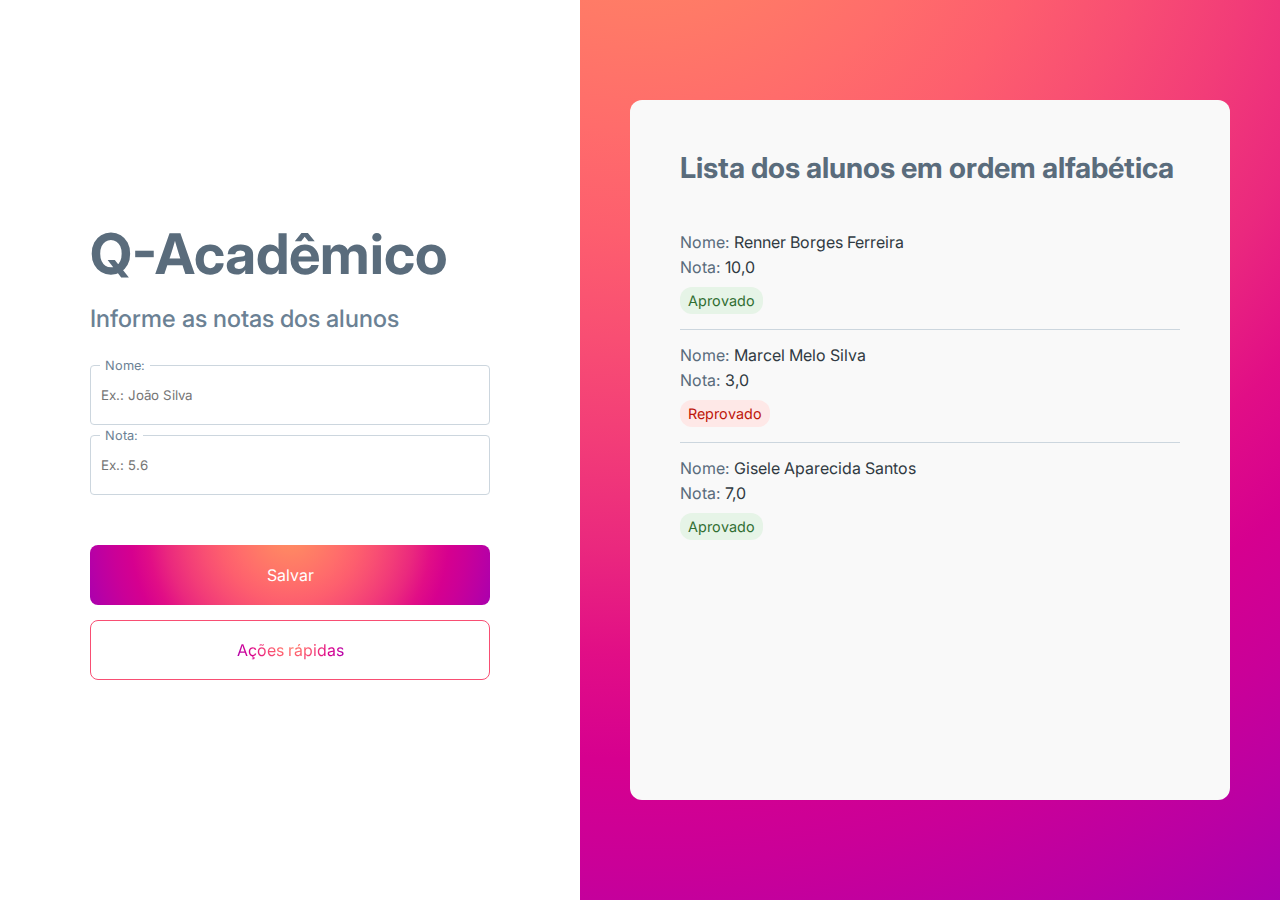
==== Atividade 3/index.html @ 843eeee8 "feat: init atividade 3" ====
<!DOCTYPE html>
<html lang="pt-br">
<head>
    <meta charset="UTF-8">
    <meta http-equiv="X-UA-Compatible" content="IE=edge">
    <meta name="viewport" content="width=device-width, initial-scale=1.0">
    <title>Desenvolvimento para clientes web</title>

    <link rel="stylesheet" href="./stylesheet/general.css">
    <link rel="stylesheet" href="./stylesheet/questoes.css">
    <link href="https://cdnjs.cloudflare.com/ajax/libs/font-awesome/6.0.0-beta2/css/all.min.css" rel="stylesheet">
</head>
<body>
    <section>
        <div class="content__left">
            <form>
                <h1>Q-Acadêmico</h1>
                <h2>Informe as notas dos alunos</h2>
                <label class="label__primary">
                    <span>Nome:</span>
                    <input type="text" required placeholder="Ex.: João Silva">
                </label>
                <label class="label__primary">
                    <span>Nota:</span>
                    <input type="number" step=".01" required placeholder="Ex.: 5.6">
                </label>
                <p class="error_message"> </p>
                <button>Salvar</button>
                <button type="button" class="btn__action"><span>Ações rápidas</span></button>
            </form>
            <div class="container__actions">
                <header>
                    <i class="fas fa-arrow-left icon"></i>
                    <h1>Ações rápidas</h1>
                </header>
                <div class="content__actions">

                    <button class="btn__vertical">
                        <span class="btn__index">1</span>
                        <span class="btn__description">Alunos em ordem alfabética</span>
                    </button>

                    <button class="btn__vertical">
                        <span class="btn__index">2</span>
                        <span class="btn__description">Alunos em ordem decrescente</span>
                    </button>

                    <button class="btn__vertical">
                        <span class="btn__index">3</span>
                        <span class="btn__description">Maior nota</span>
                    </button>

                    <button class="btn__vertical">
                        <span class="btn__index">4</span>
                        <span class="btn__description">Média</span>
                    </button>

                    <button class="btn__vertical">
                        <span class="btn__index">5</span>
                        <span class="btn__description">Alunos aprovados</span>
                    </button>
    
                </div>
            </div>
        </div>
        <div class="content__right">
            <h1 class="resultado">Bem vindo ao futuro!<br> Conheça o Q-Acadêmico</h1>

            <div class="card">
                <h1>Lista dos alunos em ordem alfabética</h1>
                <div class="containerAlunos">
                    
                    <div class="aluno__item">
                        <div class="line">
                            <p class="label">Nome:</p>
                            <p>Renner Borges Ferreira</p>
                        </div>
                        <div class="line">
                            <p class="label">Nota:</p>
                            <p>10,0</p>
                        </div>
                        <div class="tag aprovado">Aprovado</div>
                    </div>

                    <div class="aluno__item">
                        <div class="line">
                            <p class="label">Nome:</p>
                            <p>Marcel Melo Silva</p>
                        </div>
                        <div class="line">
                            <p class="label">Nota:</p>
                            <p>3,0</p>
                        </div>
                        <div class="tag reprovado">Reprovado</div>
                    </div>

                    <div class="aluno__item">
                        <div class="line">
                            <p class="label">Nome:</p>
                            <p>Gisele Aparecida Santos</p>
                        </div>
                        <div class="line">
                            <p class="label">Nota:</p>
                            <p>7,0</p>
                        </div>
                        <div class="tag aprovado">Aprovado</div>
                    </div>

                </div>
            </div>
        </div>
    </section>

    <script src="./javascript/input.js"></script>
    <script src="./javascript/questoes.js"></script>
</body>
</html>
---- Atividade 3/stylesheet/general.css ----
@import url('https://fonts.googleapis.com/css2?family=Inter:wght@400;500;700&display=swap');

* {
    margin: 0px;
    padding: 0px;
    box-sizing: border-box;
    font-family: 'Inter', sans-serif;
}

:root {
    --cinza200: #e7e7e9;
    --cinza300: #CCD6DE;
    --cinza400: #6B8194;
    --cinza500: #5A6C7C;
    --cinza700: #303A42;

    --azul: #01549D;
    --azulHover: #0C62AD;
    --azulActive: #004C8F;


    --gradientPrincipal: radial-gradient(circle at 50% -20.71%, #fe8f62 0, #ff8564 8.33%, #ff7967 16.67%, #ff6c6b 25%, #fd5e6e 33.33%, #f84e73 41.67%, #f23c78 50%, #ea287e 58.33%, #e10e86 66.67%, #d6008f 75%, #ca0098 83.33%, #bb00a3 91.67%, #aa00ae 100%);
	--shadow: 0px 5px 26px -5px rgba(107, 129, 148, 0.2);


  }

::-webkit-scrollbar {
    width: 7px;
    height: 7px;
    background-color: #EFF3F6;
}
::-webkit-scrollbar-thumb {
    border-radius: 10px;
    background-color: #97A7B4;
}
::-webkit-scrollbar-track {
    border-radius: 5px;
}

html {
    scroll-snap-type: y mandatory;
}

section {
    width: 100%;
    height: 100vh;
    scroll-snap-align: start;
}

label {
    position: relative;
    display: block;
    margin-top: 10px;
    width: 100%;
}

label > span {
    font-size: 0.8rem;
    position: absolute;
    top: -7px;
    left: 10px;
    background-color: #FFF;
    padding: 0px 5px;
    color: var(--cinza400);
}

label > input {
    height: 45px;
    padding: 10px;
    width: 100%;
    border-radius: 4px;
    border: 1px solid var(--cinza300);
}

label > input:focus {
    outline-color: var(--azul);
}

button {
    width: 100%;
    height: 45px;
    border-radius: 8px;
    border: none;
    cursor: pointer;
    background-color: transparent;
    font-size: 1rem;
}

.label__primary__focus > span {
    color: var(--azul);
}
---- Atividade 3/stylesheet/questoes.css ----
/* Questão 2 */

section{
    background-image: var(--gradientPrincipal);
    display: flex;
    align-items: center;
}

section > .content__left {
    background-color: #fff;
    width: 35vw;
    min-width: 580px;
    height: 100%;
    display: flex;
    flex-direction: column;
    justify-content: center;
    padding: 90px;
}

section > .content__left > div {
    display: none;
}

section > .content__left > form > h1 {
    color: var(--cinza500);
    font-size: 3.5rem;
    margin-bottom: 1rem;
}

section > .content__left > form > h2 {
    color: var(--cinza400);
    font-size: 1.5rem;
    font-weight: 500;
    margin-bottom: 2rem;

}

section > .content__left > form input {
    height: 60px;
}

section > .content__left > form > button {
    height: 60px;
    color: #FFF;
    background-image: var(--gradientPrincipal);
    transition: background-image 0.5s ease-in-out;
}

section > .content__left > form > .btn__action {
    margin-top: 15px;
    background: transparent;
    border: 1px solid #f84e73;
    transition: all 0.5s ease-in-out;

}

section > .content__left > form > .btn__action > span {
    background-image: var(--gradientPrincipal);
	-webkit-background-clip: text;
	-webkit-text-fill-color: transparent;
}

section > .content__left > form > .btn__action:hover{
    background-image: var(--gradientPrincipal);

}

section > .content__left > form > .btn__action:hover span{
    -webkit-text-fill-color: #fff;
}

/* section form  > button:hover {
    background-image: linear-gradient(285deg, #4672f9 0, #4672f9 50%, #4672f9 100%);
} */

section > .content__right{
    flex: 1;
    display: flex;
    justify-content: center;
    align-items: center;
    padding: 0px 50px;
}

section > .content__right > h1{
    font-size: 4rem;
    color: #FFF;
    display: none;
}

section .error_message {
    color: red;
    text-align: center;
    margin: 15px 0px;
    min-height: 20px;
}


.container__actions {
    height: 100%;
}

.container__actions > header {
    display: flex;
    align-items: center;
}

.container__actions > header > .icon {
    margin-right: 20px;
    font-size: 1.5rem;
    color: var(--cinza300);
    cursor: pointer;
}

.container__actions h1 {
    font-size: 2rem;
    color: var(--cinza500)
}

.container__actions > .content__actions {
    margin-top: 15px;
    display: flex;
    flex-wrap: wrap;
}

.container__actions .btn__vertical {
    display: flex;
    flex-direction: column;
    justify-content: center;
    align-items: center;
    width: calc(50% - 20px);
    padding: 30px 10px;
    box-sizing: border-box;
    height: auto;
    border: 1px solid var(--cinza300);
    margin: 10px;
    height: 136px;
}

.container__actions .btn__vertical:hover {
    background-color: #f9f9f9;
}

.container__actions .btn__vertical > span {
    color: var(--cinza500);
}

.container__actions .btn__vertical > .btn__index {
    font-size: 1.2rem;
    font-weight: 700;
    margin-bottom: 10px;
    background-image: var(--gradientPrincipal);
	-webkit-background-clip: text;
	-webkit-text-fill-color: transparent;
}

.container__actions .btn__vertical > .btn__description {
    font-size: 1rem;
    text-align: center;
}

.card {
    width: 100%;
    height: calc(100vh - 200px);
    border-radius: 12px;
    background-color: #f9f9f9;
    padding: 50px;
    display: flex;
    flex-direction: column;
}

.card h1 {
    font-size: 1.8rem;
    color: var(--cinza500);
    margin-bottom: 2rem;
}

.card .containerAlunos {
    overflow: hidden;
    overflow-y: auto;
}

.aluno__item {
    padding: 15px 0px;
}

.aluno__item:not(:last-child){
    border-bottom: 1px solid var(--cinza300);
}

.aluno__item .line {
    display: flex;
    margin-bottom: 5px;
}

.aluno__item .line > .label {
    margin-right: 5px;
    color: var(--cinza500);
}

.aluno__item .line > p {
    color: var(--cinza700);
}

.tag {
    margin-top: 10px;
    width: fit-content;
    padding: 5px 8px;
    border-radius: 12px;
    background-color: aquamarine;
    font-size: 0.9rem;
}

.aprovado {
    color: #306e32;
    background-color: #e6f4e7;
}

.reprovado {
    color: #bd160a;
    background-color: #fee8e7;
}
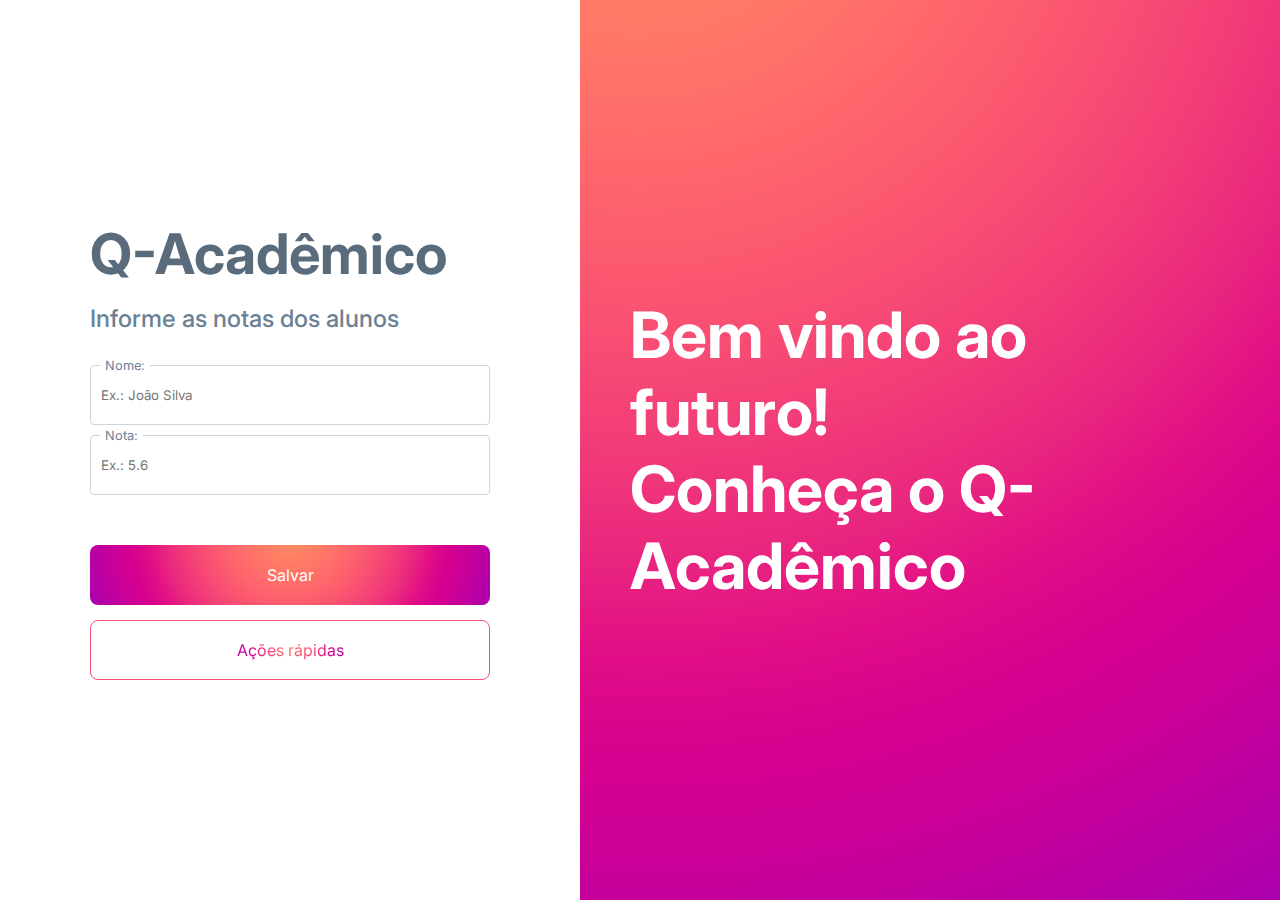
==== commit 52fddf1b: "ajustes" ====
--- a/Atividade 3/index.html
+++ b/Atividade 3/index.html
@@ -18,11 +18,11 @@
                 <h2>Informe as notas dos alunos</h2>
                 <label class="label__primary">
                     <span>Nome:</span>
-                    <input type="text" required placeholder="Ex.: João Silva">
+                    <input type="text" name="nome" required placeholder="Ex.: João Silva">
                 </label>
                 <label class="label__primary">
                     <span>Nota:</span>
-                    <input type="number" step=".01" required placeholder="Ex.: 5.6">
+                    <input type="number" name="nota" step=".01" required placeholder="Ex.: 5.6">
                 </label>
                 <p class="error_message"> </p>
                 <button>Salvar</button>
@@ -59,7 +59,11 @@
                         <span class="btn__index">5</span>
                         <span class="btn__description">Alunos aprovados</span>
                     </button>
-    
+
+                    <button class="btn__vertical">
+                        <span class="btn__index">6</span>
+                        <span class="btn__description">Limpar dados</span>
+                    </button>
                 </div>
             </div>
         </div>
--- a/Atividade 3/stylesheet/questoes.css
+++ b/Atividade 3/stylesheet/questoes.css
@@ -84,7 +84,6 @@
 section > .content__right > h1{
     font-size: 4rem;
     color: #FFF;
-    display: none;
 }
 
 section .error_message {
@@ -166,6 +165,7 @@
     padding: 50px;
     display: flex;
     flex-direction: column;
+    display: none;
 }
 
 .card h1 {
